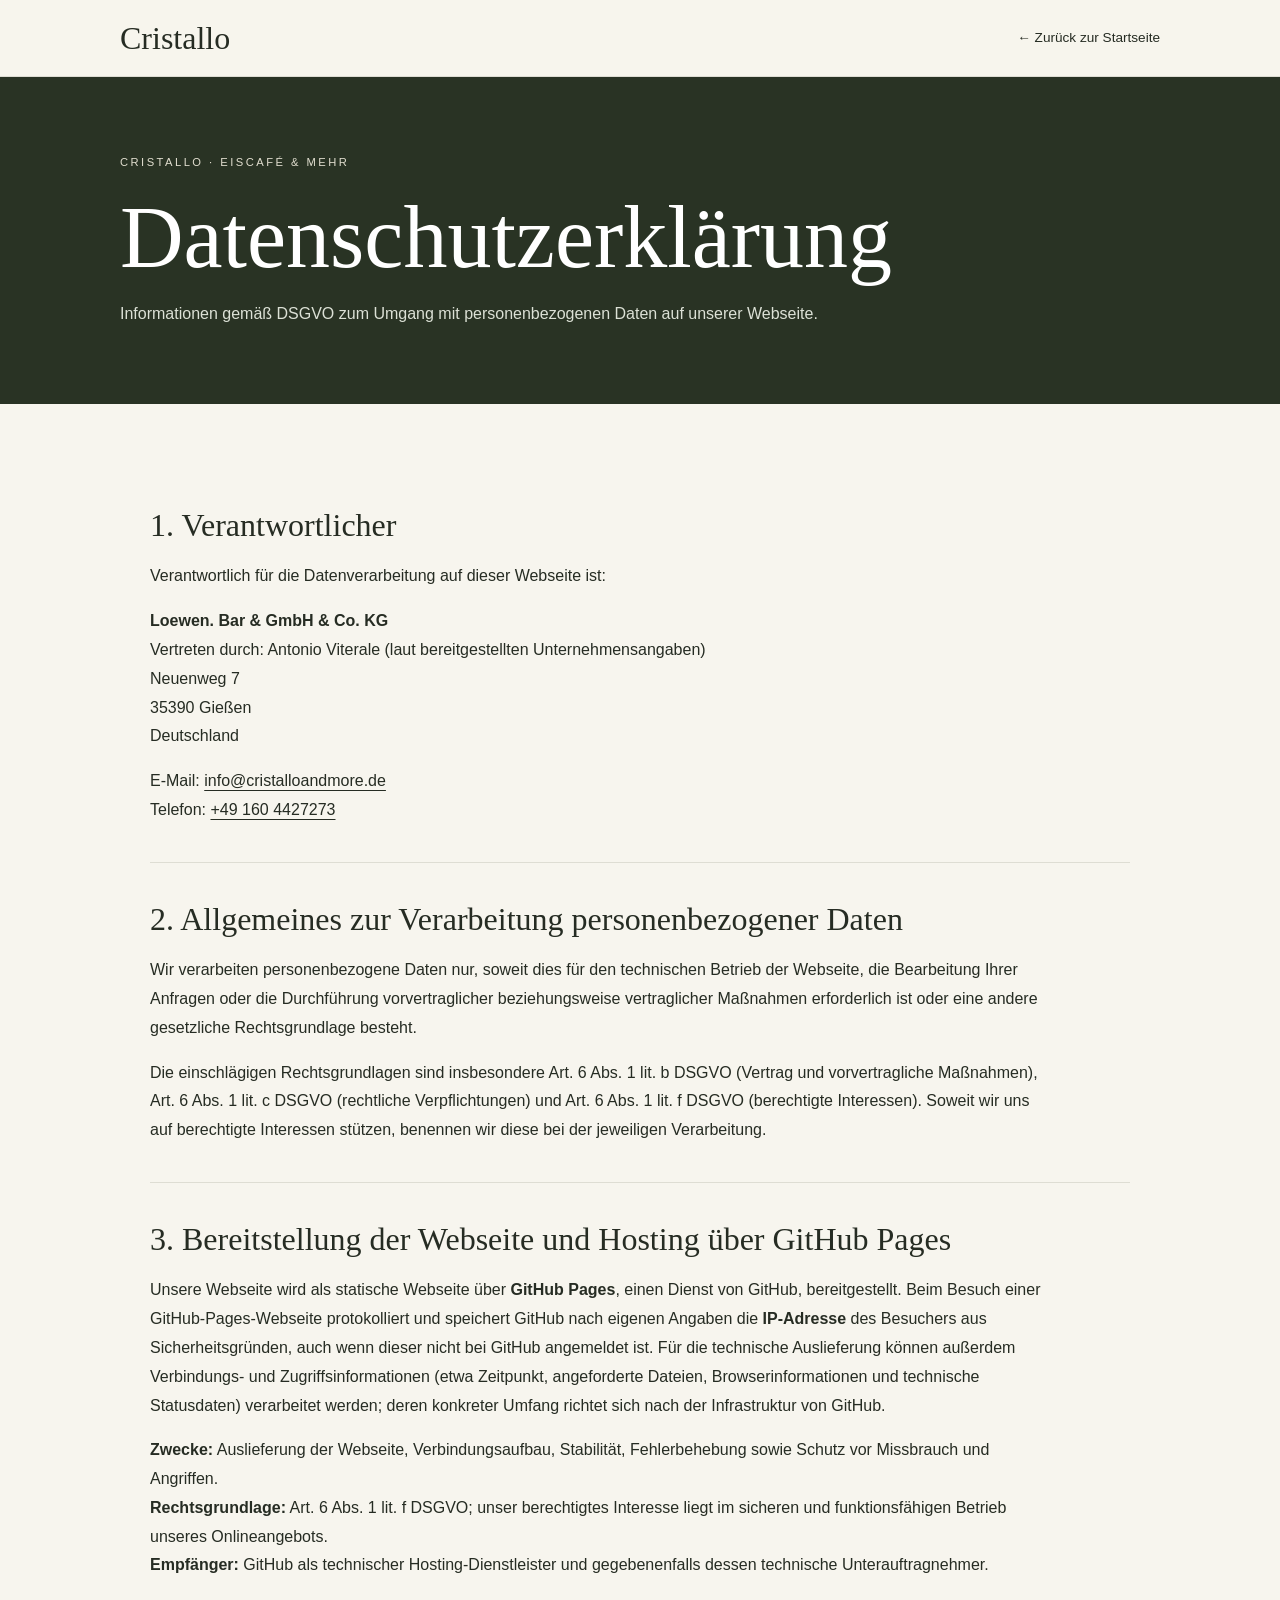
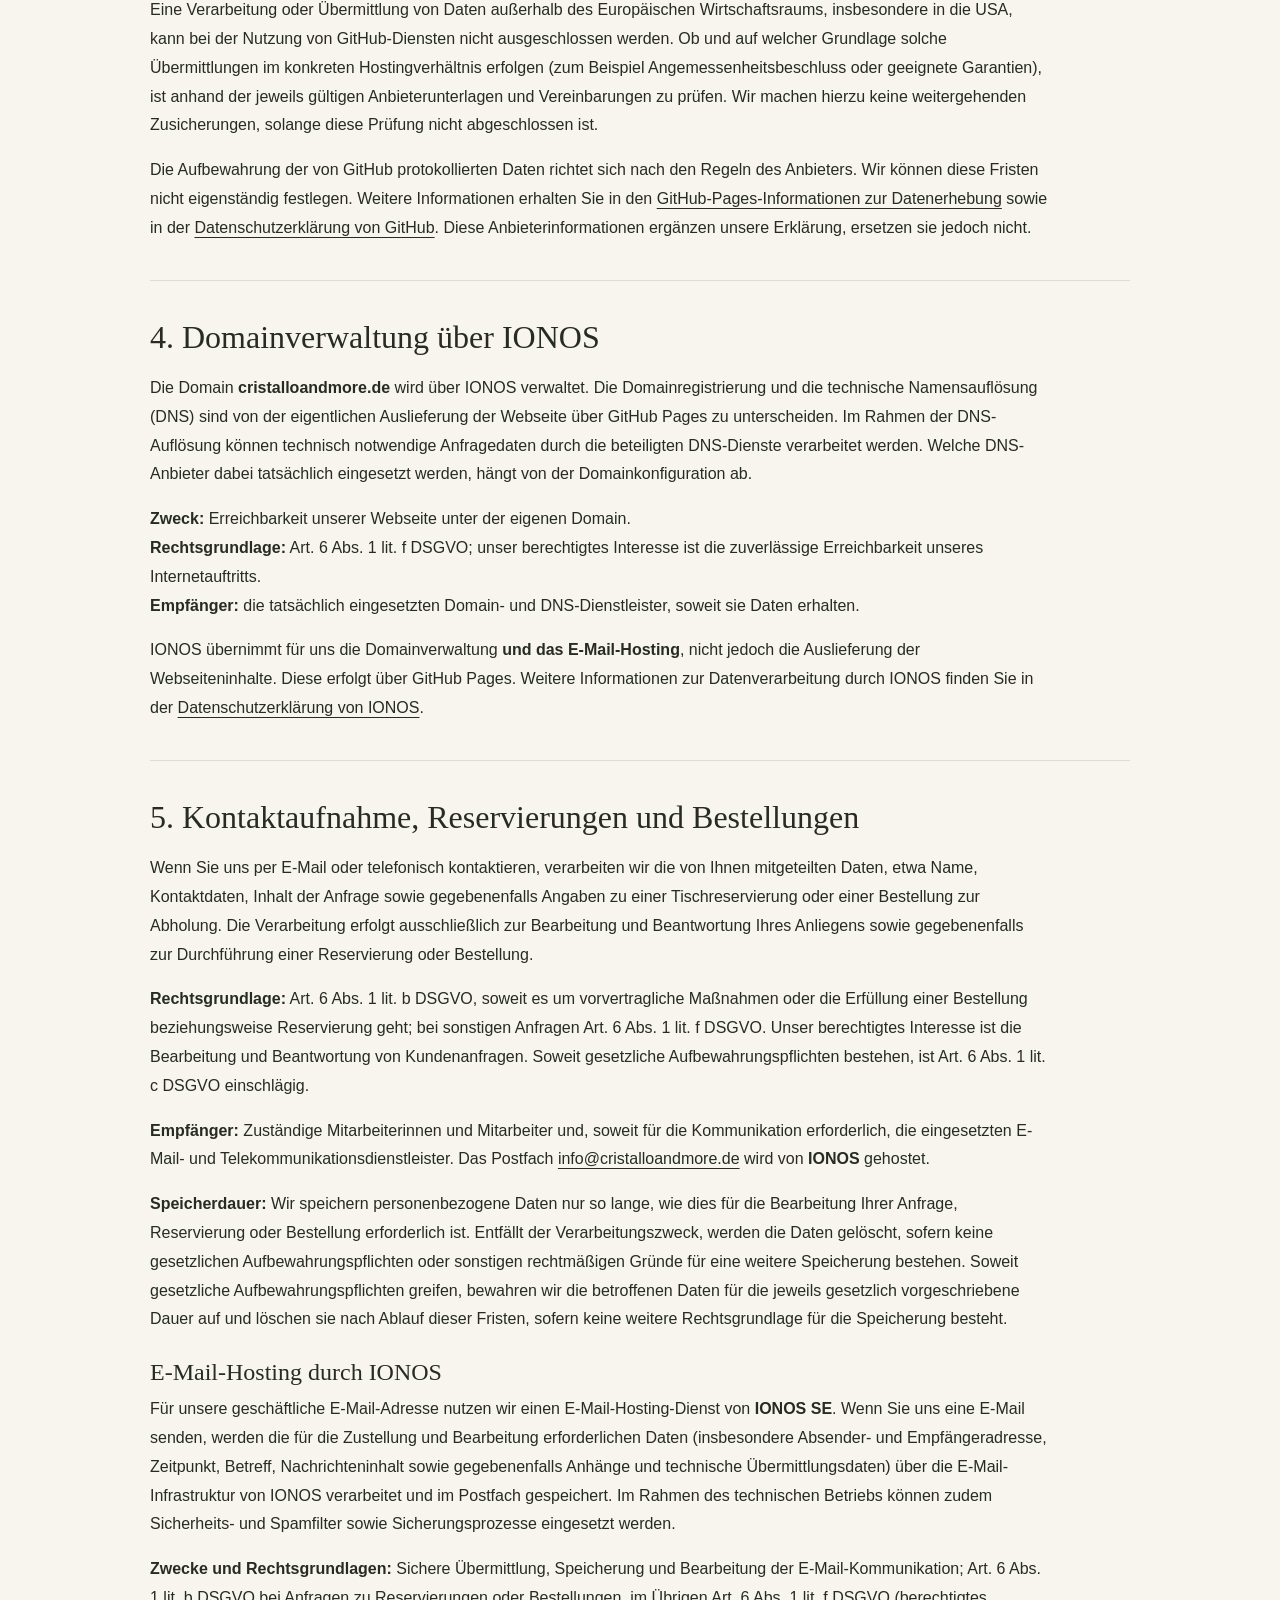
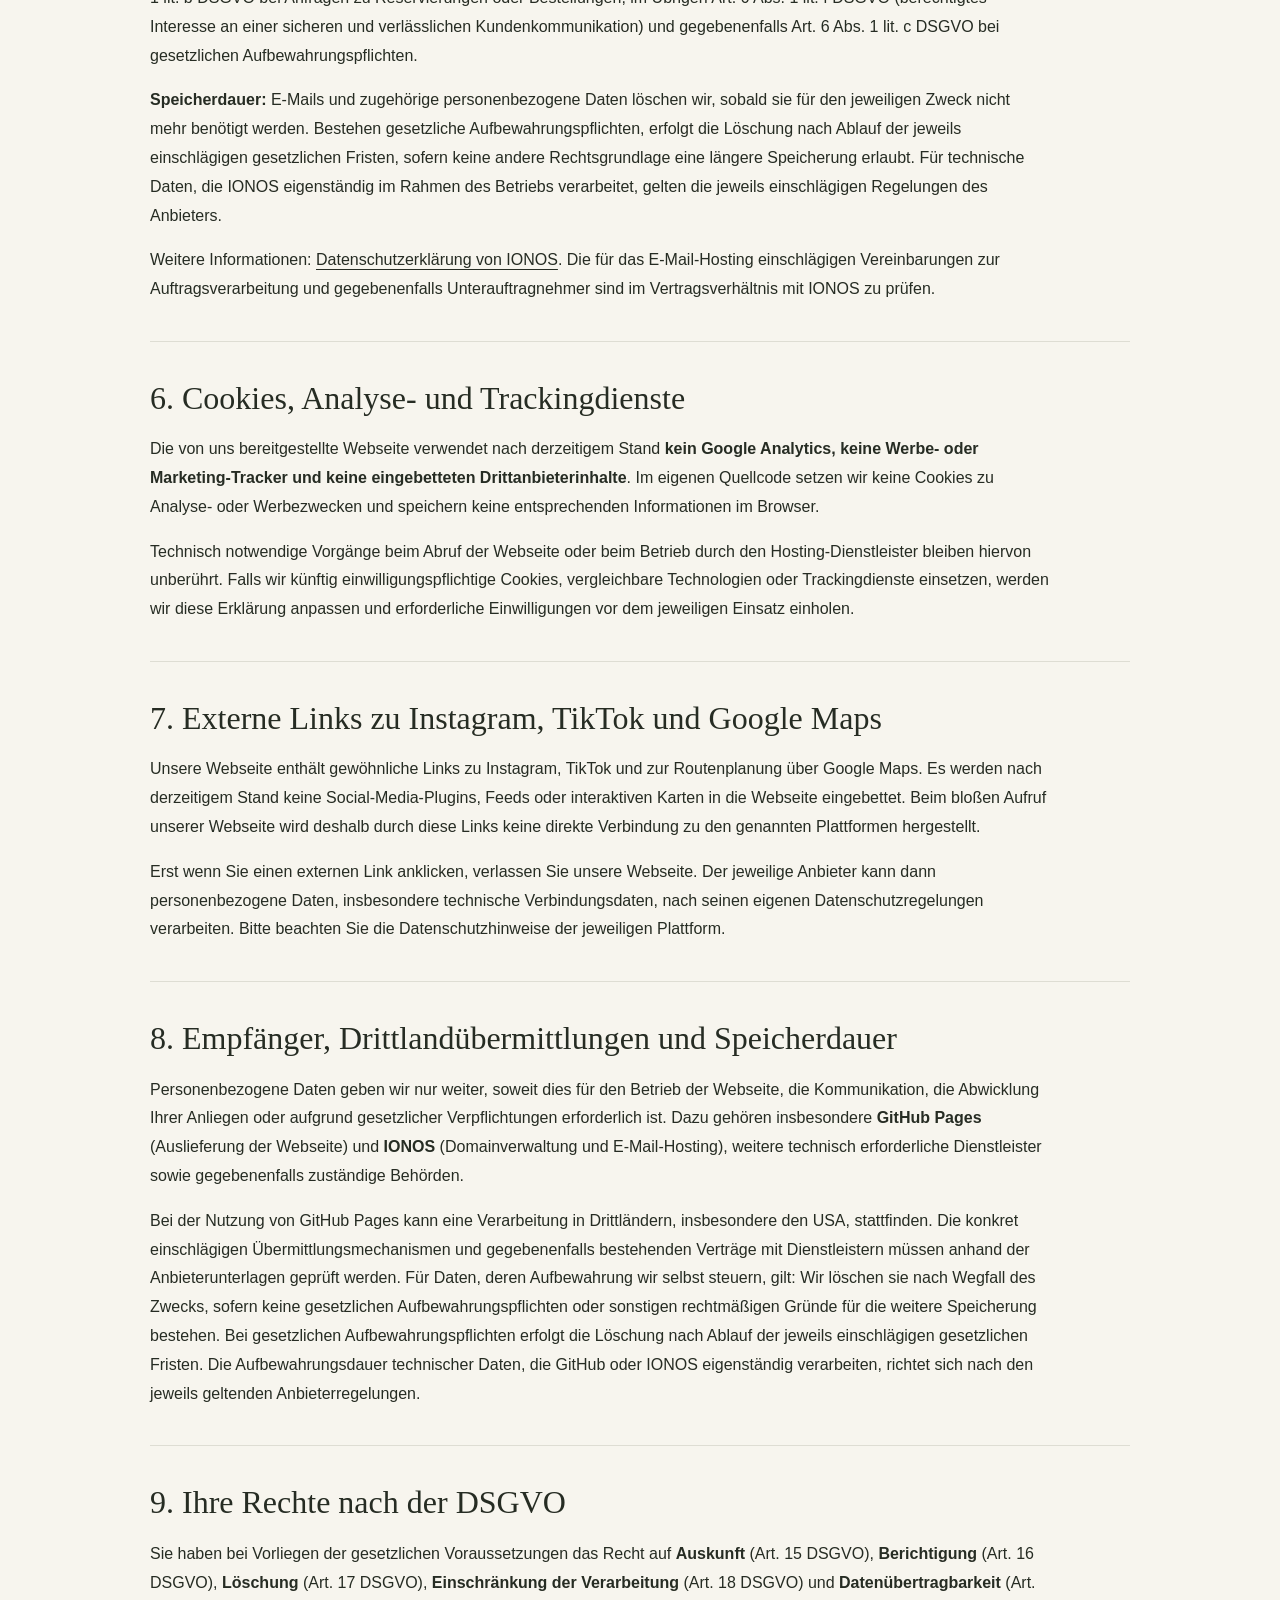
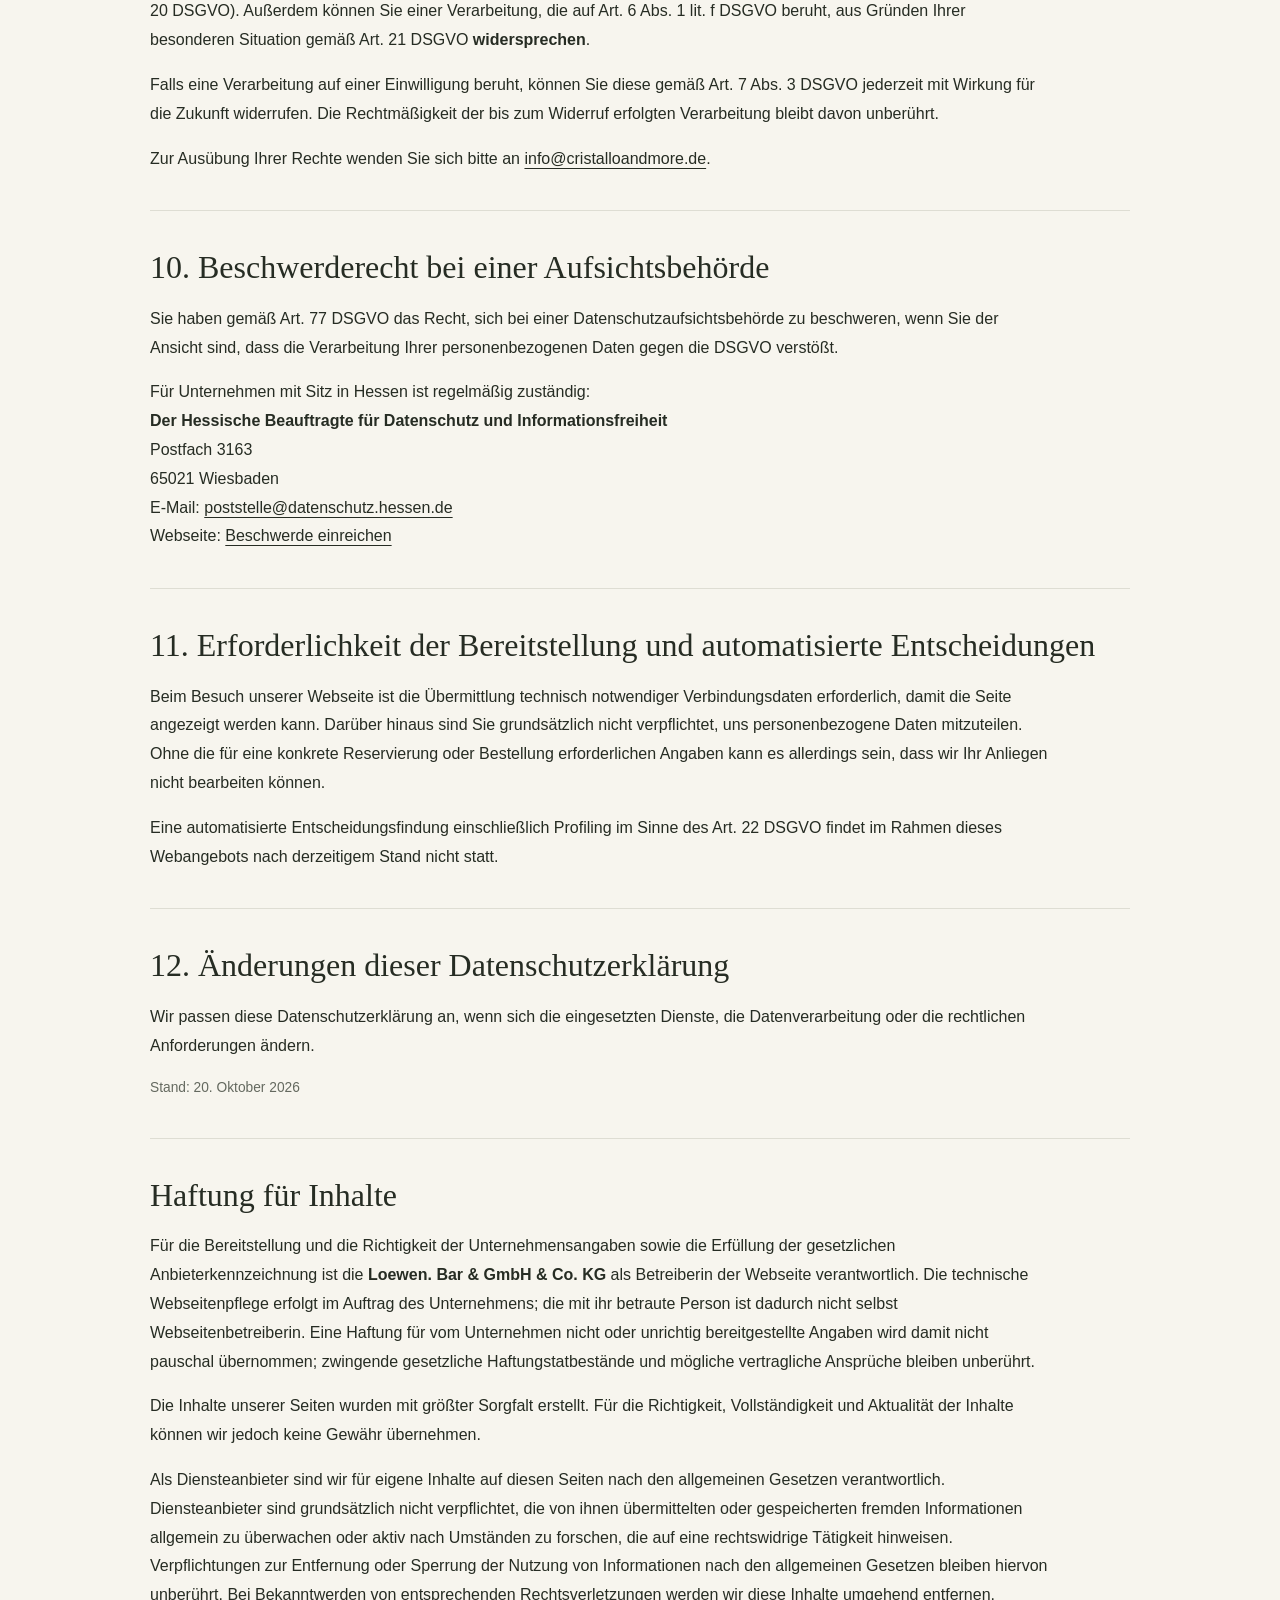
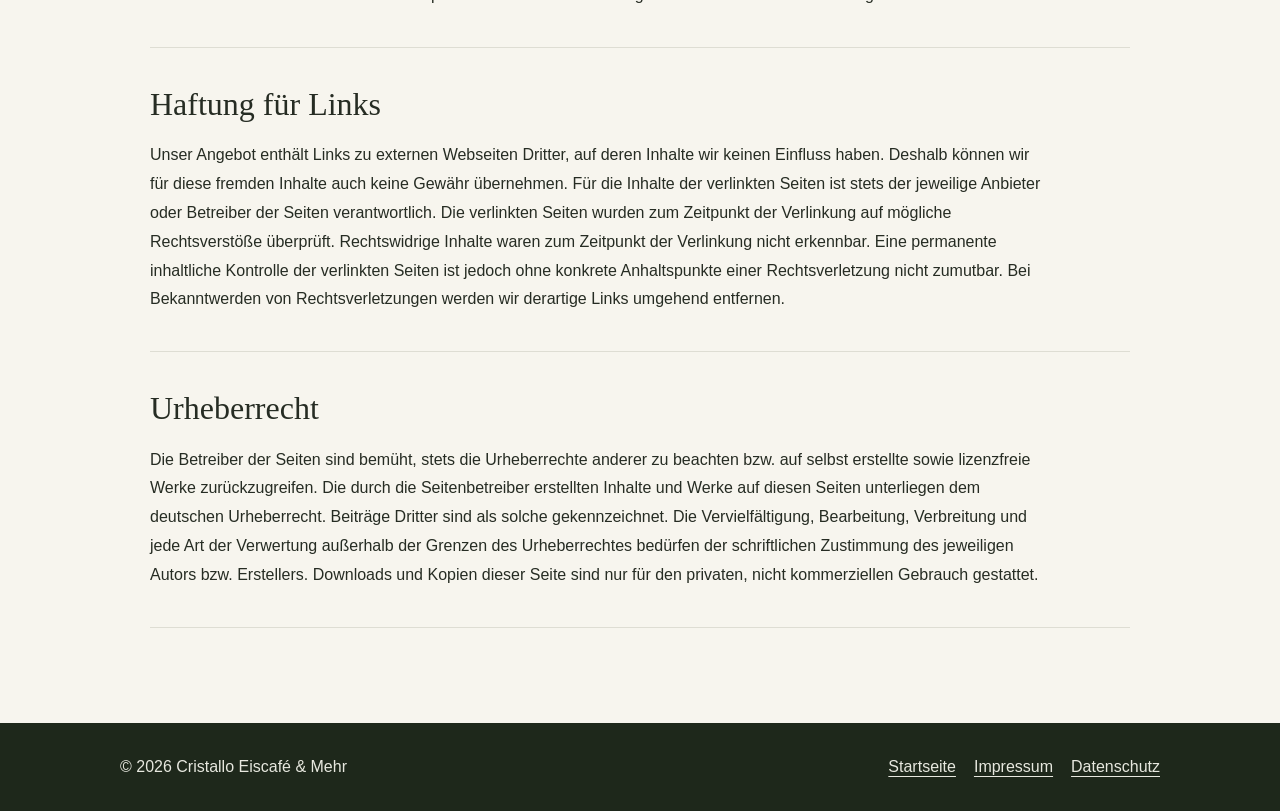
==== datenschutz.html @ f9dca08f "Add files via upload" ====
<!DOCTYPE html>

<html lang="de"><head><meta charset="utf-8"/><meta content="width=device-width,initial-scale=1" name="viewport"/><meta content="#293324" name="theme-color"/><title>Datenschutzerklärung &amp; Rechtliches | Cristallo Eiscafé &amp; Mehr</title><style>
:root{--cream:#f7f5ee;--paper:#fffdf8;--olive:#293324;--ink:#262c23;--muted:#64695f;--line:#deddd3;--font-head:'Bodoni MT','Didot','Palatino Linotype',Georgia,serif}
*{box-sizing:border-box}html{scroll-behavior:smooth}body{margin:0;background:var(--cream);color:var(--ink);font:16px/1.8 'Helvetica Neue',Arial,sans-serif;-webkit-font-smoothing:antialiased}a{color:inherit;text-underline-offset:4px}a:hover{color:#647254}.legal-header{border-bottom:1px solid var(--line);background:rgba(247,245,238,.96)}.legal-nav{max-width:1100px;margin:auto;padding:22px 30px;display:flex;align-items:center;justify-content:space-between;gap:24px}.legal-logo{font:2rem/1 var(--font-head);text-decoration:none}.back{font-size:.85rem;text-decoration:none}.legal-hero{background:var(--olive);color:white;padding:70px 30px 75px}.hero-inner{max-width:1040px;margin:auto}.kicker{font-size:.7rem;letter-spacing:.22em;text-transform:uppercase;color:#e1decf}.legal-hero h1{font:normal clamp(3.3rem,7vw,5.5rem)/1.05 var(--font-head);margin:16px 0}.legal-hero p{color:#dce1d6;max-width:720px;margin:0}.legal-main{max-width:1040px;margin:0 auto;padding:65px 30px 95px}.legal-grid{display:grid;grid-template-columns:1fr 1fr;gap:30px}.legal-card{background:var(--paper);padding:30px 35px;border:1px solid var(--line)}.legal-card h2,.legal-section h2{font:normal 2rem/1.2 var(--font-head);margin:0 0 22px}.legal-card p{margin:0 0 14px}.legal-card p:last-child{margin:0}.legal-section{padding:37px 0;border-bottom:1px solid var(--line)}.legal-section h2{margin-bottom:18px}.legal-section p{margin:0 0 16px;max-width:900px}.legal-section p:last-child{margin-bottom:0}.legal-section h3{font:normal 1.5rem var(--font-head);margin:25px 0 9px}.muted{color:var(--muted)}.legal-footer{background:#1e281b;color:#e7e8df;padding:30px}.legal-footer-inner{max-width:1040px;margin:auto;display:flex;justify-content:space-between;gap:20px;flex-wrap:wrap}.legal-footer a{margin-left:18px}.small{font-size:.86rem}.notice{border-left:3px solid var(--olive);padding:12px 18px;background:#eeeee6;color:#4e574a;font-size:.86rem}.legal-card a{overflow-wrap:anywhere}@media(max-width:700px){.legal-grid{grid-template-columns:1fr}.legal-main{padding:35px 20px 65px}.legal-card{padding:24px}.legal-hero{padding:55px 22px}.legal-nav{padding:18px 20px}.legal-section{padding:28px 0}}
</style></head>
<body><header class="legal-header"><nav class="legal-nav"><a class="legal-logo" href="index.html">Cristallo</a><a class="back" href="index.html">← Zurück zur Startseite</a></nav></header><section class="legal-hero"><div class="hero-inner"><span class="kicker">CRISTALLO · EISCAFÉ &amp; MEHR</span><h1>Datenschutzerklärung</h1><p>Informationen gemäß DSGVO zum Umgang mit personenbezogenen Daten auf unserer Webseite.</p></div></section><main class="legal-main"><section class="legal-section" id="verantwortlicher">
<h2>1. Verantwortlicher</h2>
<p>Verantwortlich für die Datenverarbeitung auf dieser Webseite ist:</p>
<p><strong>Loewen. Bar &amp; GmbH &amp; Co. KG</strong><br/>Vertreten durch: Antonio Viterale (laut bereitgestellten Unternehmensangaben)<br/>Neuenweg 7<br/>35390 Gießen<br/>Deutschland</p>
<p>E-Mail: <a href="mailto:info@cristalloandmore.de">info@cristalloandmore.de</a><br/>Telefon: <a href="tel:+491604427273">+49 160 4427273</a></p>
</section><section class="legal-section" id="allgemeines">
<h2>2. Allgemeines zur Verarbeitung personenbezogener Daten</h2>
<p>Wir verarbeiten personenbezogene Daten nur, soweit dies für den technischen Betrieb der Webseite, die Bearbeitung Ihrer Anfragen oder die Durchführung vorvertraglicher beziehungsweise vertraglicher Maßnahmen erforderlich ist oder eine andere gesetzliche Rechtsgrundlage besteht.</p>
<p>Die einschlägigen Rechtsgrundlagen sind insbesondere Art. 6 Abs. 1 lit. b DSGVO (Vertrag und vorvertragliche Maßnahmen), Art. 6 Abs. 1 lit. c DSGVO (rechtliche Verpflichtungen) und Art. 6 Abs. 1 lit. f DSGVO (berechtigte Interessen). Soweit wir uns auf berechtigte Interessen stützen, benennen wir diese bei der jeweiligen Verarbeitung.</p>
</section><section class="legal-section" id="hosting">
<h2>3. Bereitstellung der Webseite und Hosting über GitHub Pages</h2>
<p>Unsere Webseite wird als statische Webseite über <strong>GitHub Pages</strong>, einen Dienst von GitHub, bereitgestellt. Beim Besuch einer GitHub-Pages-Webseite protokolliert und speichert GitHub nach eigenen Angaben die <strong>IP-Adresse</strong> des Besuchers aus Sicherheitsgründen, auch wenn dieser nicht bei GitHub angemeldet ist. Für die technische Auslieferung können außerdem Verbindungs- und Zugriffsinformationen (etwa Zeitpunkt, angeforderte Dateien, Browserinformationen und technische Statusdaten) verarbeitet werden; deren konkreter Umfang richtet sich nach der Infrastruktur von GitHub.</p>
<p><strong>Zwecke:</strong> Auslieferung der Webseite, Verbindungsaufbau, Stabilität, Fehlerbehebung sowie Schutz vor Missbrauch und Angriffen.<br/><strong>Rechtsgrundlage:</strong> Art. 6 Abs. 1 lit. f DSGVO; unser berechtigtes Interesse liegt im sicheren und funktionsfähigen Betrieb unseres Onlineangebots.<br/><strong>Empfänger:</strong> GitHub als technischer Hosting-Dienstleister und gegebenenfalls dessen technische Unterauftragnehmer.</p>
<p>Eine Verarbeitung oder Übermittlung von Daten außerhalb des Europäischen Wirtschaftsraums, insbesondere in die USA, kann bei der Nutzung von GitHub-Diensten nicht ausgeschlossen werden. Ob und auf welcher Grundlage solche Übermittlungen im konkreten Hostingverhältnis erfolgen (zum Beispiel Angemessenheitsbeschluss oder geeignete Garantien), ist anhand der jeweils gültigen Anbieterunterlagen und Vereinbarungen zu prüfen. Wir machen hierzu keine weitergehenden Zusicherungen, solange diese Prüfung nicht abgeschlossen ist.</p>
<p>Die Aufbewahrung der von GitHub protokollierten Daten richtet sich nach den Regeln des Anbieters. Wir können diese Fristen nicht eigenständig festlegen. Weitere Informationen erhalten Sie in den <a href="https://docs.github.com/de/pages/getting-started-with-github-pages/what-is-github-pages" rel="noopener noreferrer" target="_blank">GitHub-Pages-Informationen zur Datenerhebung</a> sowie in der <a href="https://docs.github.com/de/site-policy/privacy-policies/github-general-privacy-statement" rel="noopener noreferrer" target="_blank">Datenschutzerklärung von GitHub</a>. Diese Anbieterinformationen ergänzen unsere Erklärung, ersetzen sie jedoch nicht.</p>
</section><section class="legal-section" id="domain">
<h2>4. Domainverwaltung über IONOS</h2>
<p>Die Domain <strong>cristalloandmore.de</strong> wird über IONOS verwaltet. Die Domainregistrierung und die technische Namensauflösung (DNS) sind von der eigentlichen Auslieferung der Webseite über GitHub Pages zu unterscheiden. Im Rahmen der DNS-Auflösung können technisch notwendige Anfragedaten durch die beteiligten DNS-Dienste verarbeitet werden. Welche DNS-Anbieter dabei tatsächlich eingesetzt werden, hängt von der Domainkonfiguration ab.</p>
<p><strong>Zweck:</strong> Erreichbarkeit unserer Webseite unter der eigenen Domain.<br/><strong>Rechtsgrundlage:</strong> Art. 6 Abs. 1 lit. f DSGVO; unser berechtigtes Interesse ist die zuverlässige Erreichbarkeit unseres Internetauftritts.<br/><strong>Empfänger:</strong> die tatsächlich eingesetzten Domain- und DNS-Dienstleister, soweit sie Daten erhalten.</p>
<p>IONOS übernimmt für uns die Domainverwaltung <strong>und das E-Mail-Hosting</strong>, nicht jedoch die Auslieferung der Webseiteninhalte. Diese erfolgt über GitHub Pages. Weitere Informationen zur Datenverarbeitung durch IONOS finden Sie in der <a href="https://www.ionos.de/datenschutzerklaerung" rel="noopener noreferrer" target="_blank">Datenschutzerklärung von IONOS</a>.</p>
</section><section class="legal-section" id="kontakt">
<h2>5. Kontaktaufnahme, Reservierungen und Bestellungen</h2>
<p>Wenn Sie uns per E-Mail oder telefonisch kontaktieren, verarbeiten wir die von Ihnen mitgeteilten Daten, etwa Name, Kontaktdaten, Inhalt der Anfrage sowie gegebenenfalls Angaben zu einer Tischreservierung oder einer Bestellung zur Abholung. Die Verarbeitung erfolgt ausschließlich zur Bearbeitung und Beantwortung Ihres Anliegens sowie gegebenenfalls zur Durchführung einer Reservierung oder Bestellung.</p>
<p><strong>Rechtsgrundlage:</strong> Art. 6 Abs. 1 lit. b DSGVO, soweit es um vorvertragliche Maßnahmen oder die Erfüllung einer Bestellung beziehungsweise Reservierung geht; bei sonstigen Anfragen Art. 6 Abs. 1 lit. f DSGVO. Unser berechtigtes Interesse ist die Bearbeitung und Beantwortung von Kundenanfragen. Soweit gesetzliche Aufbewahrungspflichten bestehen, ist Art. 6 Abs. 1 lit. c DSGVO einschlägig.</p>
<p><strong>Empfänger:</strong> Zuständige Mitarbeiterinnen und Mitarbeiter und, soweit für die Kommunikation erforderlich, die eingesetzten E-Mail- und Telekommunikationsdienstleister. Das Postfach <a href="mailto:info@cristalloandmore.de">info@cristalloandmore.de</a> wird von <strong>IONOS</strong> gehostet.</p>
<p><strong>Speicherdauer:</strong> Wir speichern personenbezogene Daten nur so lange, wie dies für die Bearbeitung Ihrer Anfrage, Reservierung oder Bestellung erforderlich ist. Entfällt der Verarbeitungszweck, werden die Daten gelöscht, sofern keine gesetzlichen Aufbewahrungspflichten oder sonstigen rechtmäßigen Gründe für eine weitere Speicherung bestehen. Soweit gesetzliche Aufbewahrungspflichten greifen, bewahren wir die betroffenen Daten für die jeweils gesetzlich vorgeschriebene Dauer auf und löschen sie nach Ablauf dieser Fristen, sofern keine weitere Rechtsgrundlage für die Speicherung besteht.</p>
<h3>E-Mail-Hosting durch IONOS</h3>
<p>Für unsere geschäftliche E-Mail-Adresse nutzen wir einen E-Mail-Hosting-Dienst von <strong>IONOS SE</strong>. Wenn Sie uns eine E-Mail senden, werden die für die Zustellung und Bearbeitung erforderlichen Daten (insbesondere Absender- und Empfängeradresse, Zeitpunkt, Betreff, Nachrichteninhalt sowie gegebenenfalls Anhänge und technische Übermittlungsdaten) über die E-Mail-Infrastruktur von IONOS verarbeitet und im Postfach gespeichert. Im Rahmen des technischen Betriebs können zudem Sicherheits- und Spamfilter sowie Sicherungsprozesse eingesetzt werden.</p>
<p><strong>Zwecke und Rechtsgrundlagen:</strong> Sichere Übermittlung, Speicherung und Bearbeitung der E-Mail-Kommunikation; Art. 6 Abs. 1 lit. b DSGVO bei Anfragen zu Reservierungen oder Bestellungen, im Übrigen Art. 6 Abs. 1 lit. f DSGVO (berechtigtes Interesse an einer sicheren und verlässlichen Kundenkommunikation) und gegebenenfalls Art. 6 Abs. 1 lit. c DSGVO bei gesetzlichen Aufbewahrungspflichten.</p>
<p><strong>Speicherdauer:</strong> E-Mails und zugehörige personenbezogene Daten löschen wir, sobald sie für den jeweiligen Zweck nicht mehr benötigt werden. Bestehen gesetzliche Aufbewahrungspflichten, erfolgt die Löschung nach Ablauf der jeweils einschlägigen gesetzlichen Fristen, sofern keine andere Rechtsgrundlage eine längere Speicherung erlaubt. Für technische Daten, die IONOS eigenständig im Rahmen des Betriebs verarbeitet, gelten die jeweils einschlägigen Regelungen des Anbieters.</p>
<p>Weitere Informationen: <a href="https://www.ionos.de/datenschutzerklaerung" rel="noopener noreferrer" target="_blank">Datenschutzerklärung von IONOS</a>. Die für das E-Mail-Hosting einschlägigen Vereinbarungen zur Auftragsverarbeitung und gegebenenfalls Unterauftragnehmer sind im Vertragsverhältnis mit IONOS zu prüfen.</p></section><section class="legal-section" id="cookies">
<h2>6. Cookies, Analyse- und Trackingdienste</h2>
<p>Die von uns bereitgestellte Webseite verwendet nach derzeitigem Stand <strong>kein Google Analytics, keine Werbe- oder Marketing-Tracker und keine eingebetteten Drittanbieterinhalte</strong>. Im eigenen Quellcode setzen wir keine Cookies zu Analyse- oder Werbezwecken und speichern keine entsprechenden Informationen im Browser.</p>
<p>Technisch notwendige Vorgänge beim Abruf der Webseite oder beim Betrieb durch den Hosting-Dienstleister bleiben hiervon unberührt. Falls wir künftig einwilligungspflichtige Cookies, vergleichbare Technologien oder Trackingdienste einsetzen, werden wir diese Erklärung anpassen und erforderliche Einwilligungen vor dem jeweiligen Einsatz einholen.</p>
</section><section class="legal-section" id="externe-links">
<h2>7. Externe Links zu Instagram, TikTok und Google Maps</h2>
<p>Unsere Webseite enthält gewöhnliche Links zu Instagram, TikTok und zur Routenplanung über Google Maps. Es werden nach derzeitigem Stand keine Social-Media-Plugins, Feeds oder interaktiven Karten in die Webseite eingebettet. Beim bloßen Aufruf unserer Webseite wird deshalb durch diese Links keine direkte Verbindung zu den genannten Plattformen hergestellt.</p>
<p>Erst wenn Sie einen externen Link anklicken, verlassen Sie unsere Webseite. Der jeweilige Anbieter kann dann personenbezogene Daten, insbesondere technische Verbindungsdaten, nach seinen eigenen Datenschutzregelungen verarbeiten. Bitte beachten Sie die Datenschutzhinweise der jeweiligen Plattform.</p>
</section><section class="legal-section" id="empfaenger">
<h2>8. Empfänger, Drittlandübermittlungen und Speicherdauer</h2>
<p>Personenbezogene Daten geben wir nur weiter, soweit dies für den Betrieb der Webseite, die Kommunikation, die Abwicklung Ihrer Anliegen oder aufgrund gesetzlicher Verpflichtungen erforderlich ist. Dazu gehören insbesondere <strong>GitHub Pages</strong> (Auslieferung der Webseite) und <strong>IONOS</strong> (Domainverwaltung und E-Mail-Hosting), weitere technisch erforderliche Dienstleister sowie gegebenenfalls zuständige Behörden.</p>
<p>Bei der Nutzung von GitHub Pages kann eine Verarbeitung in Drittländern, insbesondere den USA, stattfinden. Die konkret einschlägigen Übermittlungsmechanismen und gegebenenfalls bestehenden Verträge mit Dienstleistern müssen anhand der Anbieterunterlagen geprüft werden. Für Daten, deren Aufbewahrung wir selbst steuern, gilt: Wir löschen sie nach Wegfall des Zwecks, sofern keine gesetzlichen Aufbewahrungspflichten oder sonstigen rechtmäßigen Gründe für die weitere Speicherung bestehen. Bei gesetzlichen Aufbewahrungspflichten erfolgt die Löschung nach Ablauf der jeweils einschlägigen gesetzlichen Fristen. Die Aufbewahrungsdauer technischer Daten, die GitHub oder IONOS eigenständig verarbeiten, richtet sich nach den jeweils geltenden Anbieterregelungen.</p>
</section><section class="legal-section" id="rechte">
<h2>9. Ihre Rechte nach der DSGVO</h2>
<p>Sie haben bei Vorliegen der gesetzlichen Voraussetzungen das Recht auf <strong>Auskunft</strong> (Art. 15 DSGVO), <strong>Berichtigung</strong> (Art. 16 DSGVO), <strong>Löschung</strong> (Art. 17 DSGVO), <strong>Einschränkung der Verarbeitung</strong> (Art. 18 DSGVO) und <strong>Datenübertragbarkeit</strong> (Art. 20 DSGVO). Außerdem können Sie einer Verarbeitung, die auf Art. 6 Abs. 1 lit. f DSGVO beruht, aus Gründen Ihrer besonderen Situation gemäß Art. 21 DSGVO <strong>widersprechen</strong>.</p>
<p>Falls eine Verarbeitung auf einer Einwilligung beruht, können Sie diese gemäß Art. 7 Abs. 3 DSGVO jederzeit mit Wirkung für die Zukunft widerrufen. Die Rechtmäßigkeit der bis zum Widerruf erfolgten Verarbeitung bleibt davon unberührt.</p>
<p>Zur Ausübung Ihrer Rechte wenden Sie sich bitte an <a href="mailto:info@cristalloandmore.de">info@cristalloandmore.de</a>.</p>
</section><section class="legal-section" id="beschwerde">
<h2>10. Beschwerderecht bei einer Aufsichtsbehörde</h2>
<p>Sie haben gemäß Art. 77 DSGVO das Recht, sich bei einer Datenschutzaufsichtsbehörde zu beschweren, wenn Sie der Ansicht sind, dass die Verarbeitung Ihrer personenbezogenen Daten gegen die DSGVO verstößt.</p>
<p>Für Unternehmen mit Sitz in Hessen ist regelmäßig zuständig:<br/><strong>Der Hessische Beauftragte für Datenschutz und Informationsfreiheit</strong><br/>Postfach 3163<br/>65021 Wiesbaden<br/>E-Mail: <a href="mailto:poststelle@datenschutz.hessen.de">poststelle@datenschutz.hessen.de</a><br/>Webseite: <a href="https://datenschutz.hessen.de/service/beschwerde-uebermitteln" rel="noopener noreferrer" target="_blank">Beschwerde einreichen</a></p>
</section><section class="legal-section" id="bereitstellung">
<h2>11. Erforderlichkeit der Bereitstellung und automatisierte Entscheidungen</h2>
<p>Beim Besuch unserer Webseite ist die Übermittlung technisch notwendiger Verbindungsdaten erforderlich, damit die Seite angezeigt werden kann. Darüber hinaus sind Sie grundsätzlich nicht verpflichtet, uns personenbezogene Daten mitzuteilen. Ohne die für eine konkrete Reservierung oder Bestellung erforderlichen Angaben kann es allerdings sein, dass wir Ihr Anliegen nicht bearbeiten können.</p>
<p>Eine automatisierte Entscheidungsfindung einschließlich Profiling im Sinne des Art. 22 DSGVO findet im Rahmen dieses Webangebots nach derzeitigem Stand nicht statt.</p>
</section><section class="legal-section" id="aenderungen">
<h2>12. Änderungen dieser Datenschutzerklärung</h2>
<p>Wir passen diese Datenschutzerklärung an, wenn sich die eingesetzten Dienste, die Datenverarbeitung oder die rechtlichen Anforderungen ändern.</p>
<p class="muted small">Stand: 20. Oktober 2026</p>
</section>
<section class="legal-section"><h2>Haftung für Inhalte</h2>
<p>Für die Bereitstellung und die Richtigkeit der Unternehmensangaben sowie die Erfüllung der gesetzlichen Anbieterkennzeichnung ist die <strong>Loewen. Bar &amp; GmbH &amp; Co. KG</strong> als Betreiberin der Webseite verantwortlich. Die technische Webseitenpflege erfolgt im Auftrag des Unternehmens; die mit ihr betraute Person ist dadurch nicht selbst Webseitenbetreiberin. Eine Haftung für vom Unternehmen nicht oder unrichtig bereitgestellte Angaben wird damit nicht pauschal übernommen; zwingende gesetzliche Haftungstatbestände und mögliche vertragliche Ansprüche bleiben unberührt.</p><p>Die Inhalte unserer Seiten wurden mit größter Sorgfalt erstellt. Für die Richtigkeit, Vollständigkeit und Aktualität der Inhalte können wir jedoch keine Gewähr übernehmen.</p>
<p>Als Diensteanbieter sind wir für eigene Inhalte auf diesen Seiten nach den allgemeinen Gesetzen verantwortlich. Diensteanbieter sind grundsätzlich nicht verpflichtet, die von ihnen übermittelten oder gespeicherten fremden Informationen allgemein zu überwachen oder aktiv nach Umständen zu forschen, die auf eine rechtswidrige Tätigkeit hinweisen. Verpflichtungen zur Entfernung oder Sperrung der Nutzung von Informationen nach den allgemeinen Gesetzen bleiben hiervon unberührt. Bei Bekanntwerden von entsprechenden Rechtsverletzungen werden wir diese Inhalte umgehend entfernen.</p></section>
<section class="legal-section"><h2>Haftung für Links</h2><p>Unser Angebot enthält Links zu externen Webseiten Dritter, auf deren Inhalte wir keinen Einfluss haben. Deshalb können wir für diese fremden Inhalte auch keine Gewähr übernehmen. Für die Inhalte der verlinkten Seiten ist stets der jeweilige Anbieter oder Betreiber der Seiten verantwortlich. Die verlinkten Seiten wurden zum Zeitpunkt der Verlinkung auf mögliche Rechtsverstöße überprüft. Rechtswidrige Inhalte waren zum Zeitpunkt der Verlinkung nicht erkennbar. Eine permanente inhaltliche Kontrolle der verlinkten Seiten ist jedoch ohne konkrete Anhaltspunkte einer Rechtsverletzung nicht zumutbar. Bei Bekanntwerden von Rechtsverletzungen werden wir derartige Links umgehend entfernen.</p></section>
<section class="legal-section"><h2>Urheberrecht</h2><p>Die Betreiber der Seiten sind bemüht, stets die Urheberrechte anderer zu beachten bzw. auf selbst erstellte sowie lizenzfreie Werke zurückzugreifen. Die durch die Seitenbetreiber erstellten Inhalte und Werke auf diesen Seiten unterliegen dem deutschen Urheberrecht. Beiträge Dritter sind als solche gekennzeichnet. Die Vervielfältigung, Bearbeitung, Verbreitung und jede Art der Verwertung außerhalb der Grenzen des Urheberrechtes bedürfen der schriftlichen Zustimmung des jeweiligen Autors bzw. Erstellers. Downloads und Kopien dieser Seite sind nur für den privaten, nicht kommerziellen Gebrauch gestattet.</p></section></main><footer class="legal-footer"><div class="legal-footer-inner"><span>© 2026 Cristallo Eiscafé &amp; Mehr</span><span><a href="index.html">Startseite</a><a href="impressum.html">Impressum</a><a href="datenschutz.html">Datenschutz</a></span></div></footer></body></html>
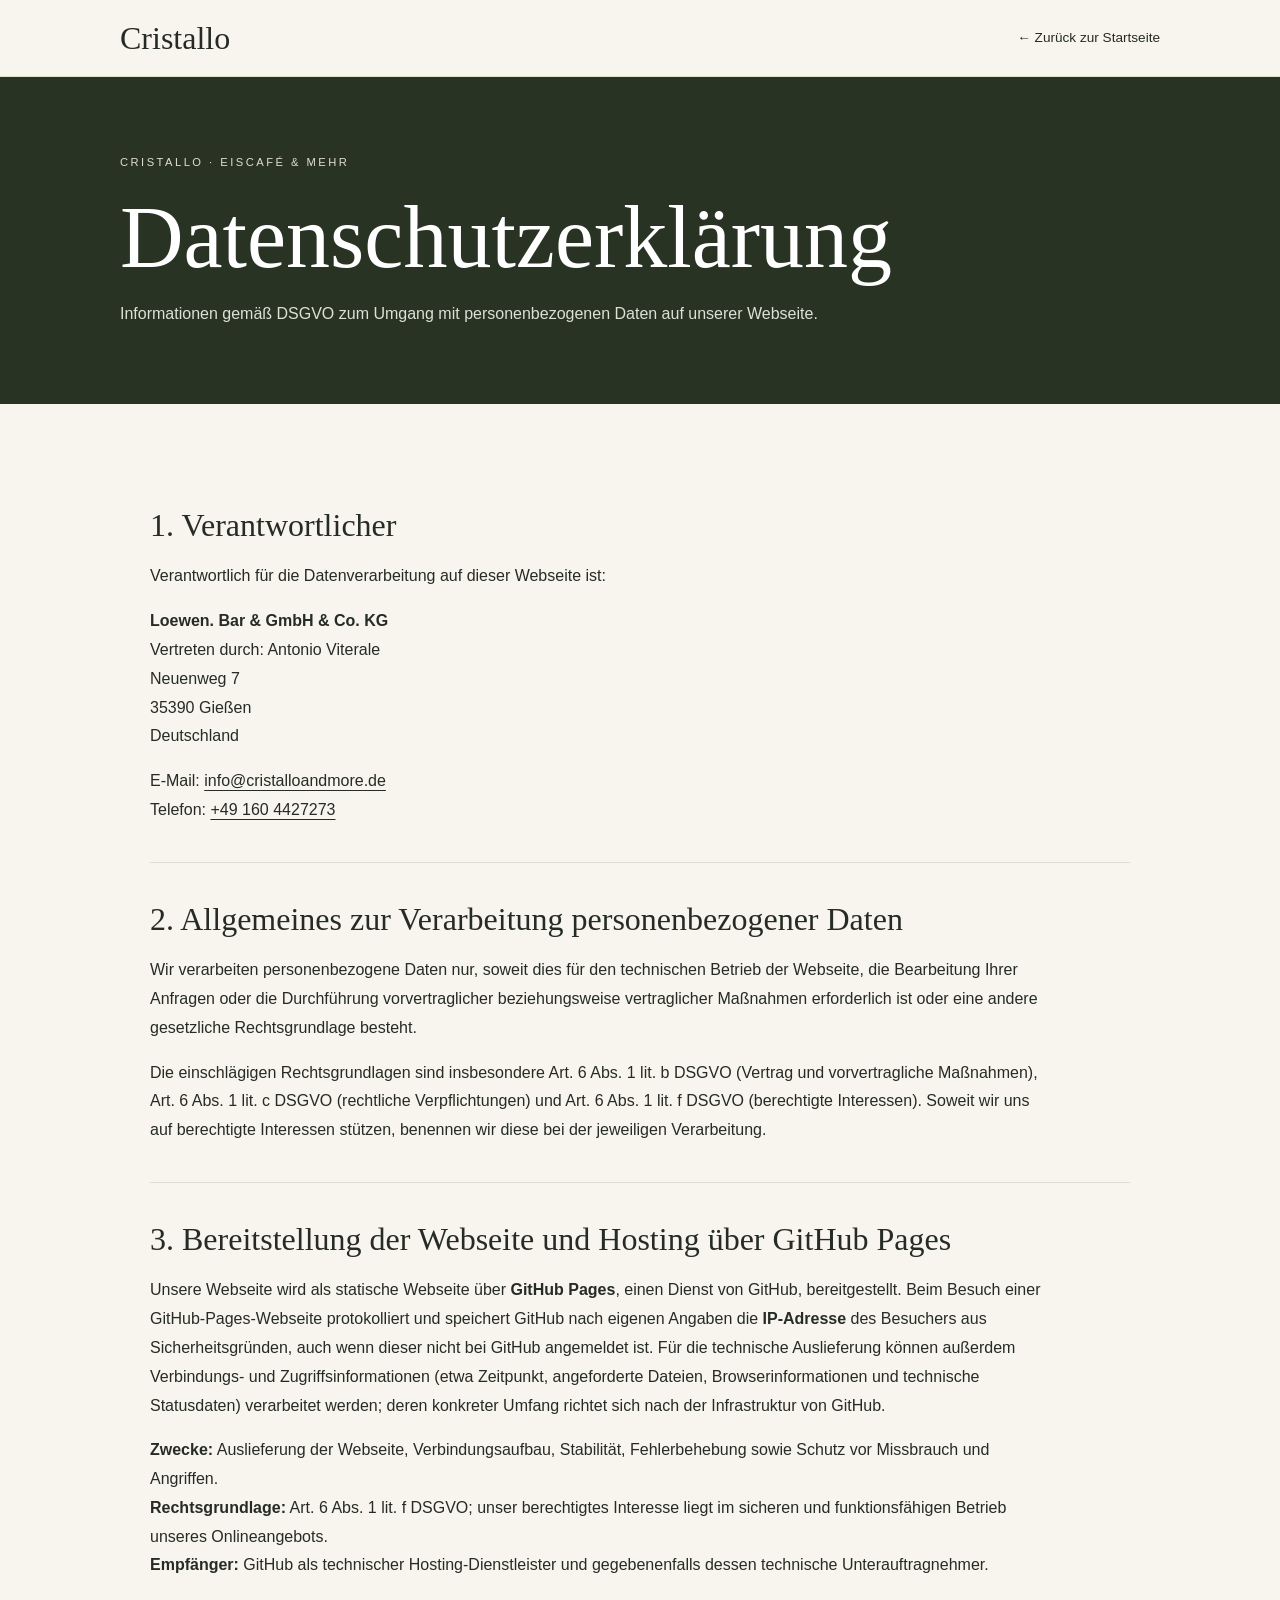
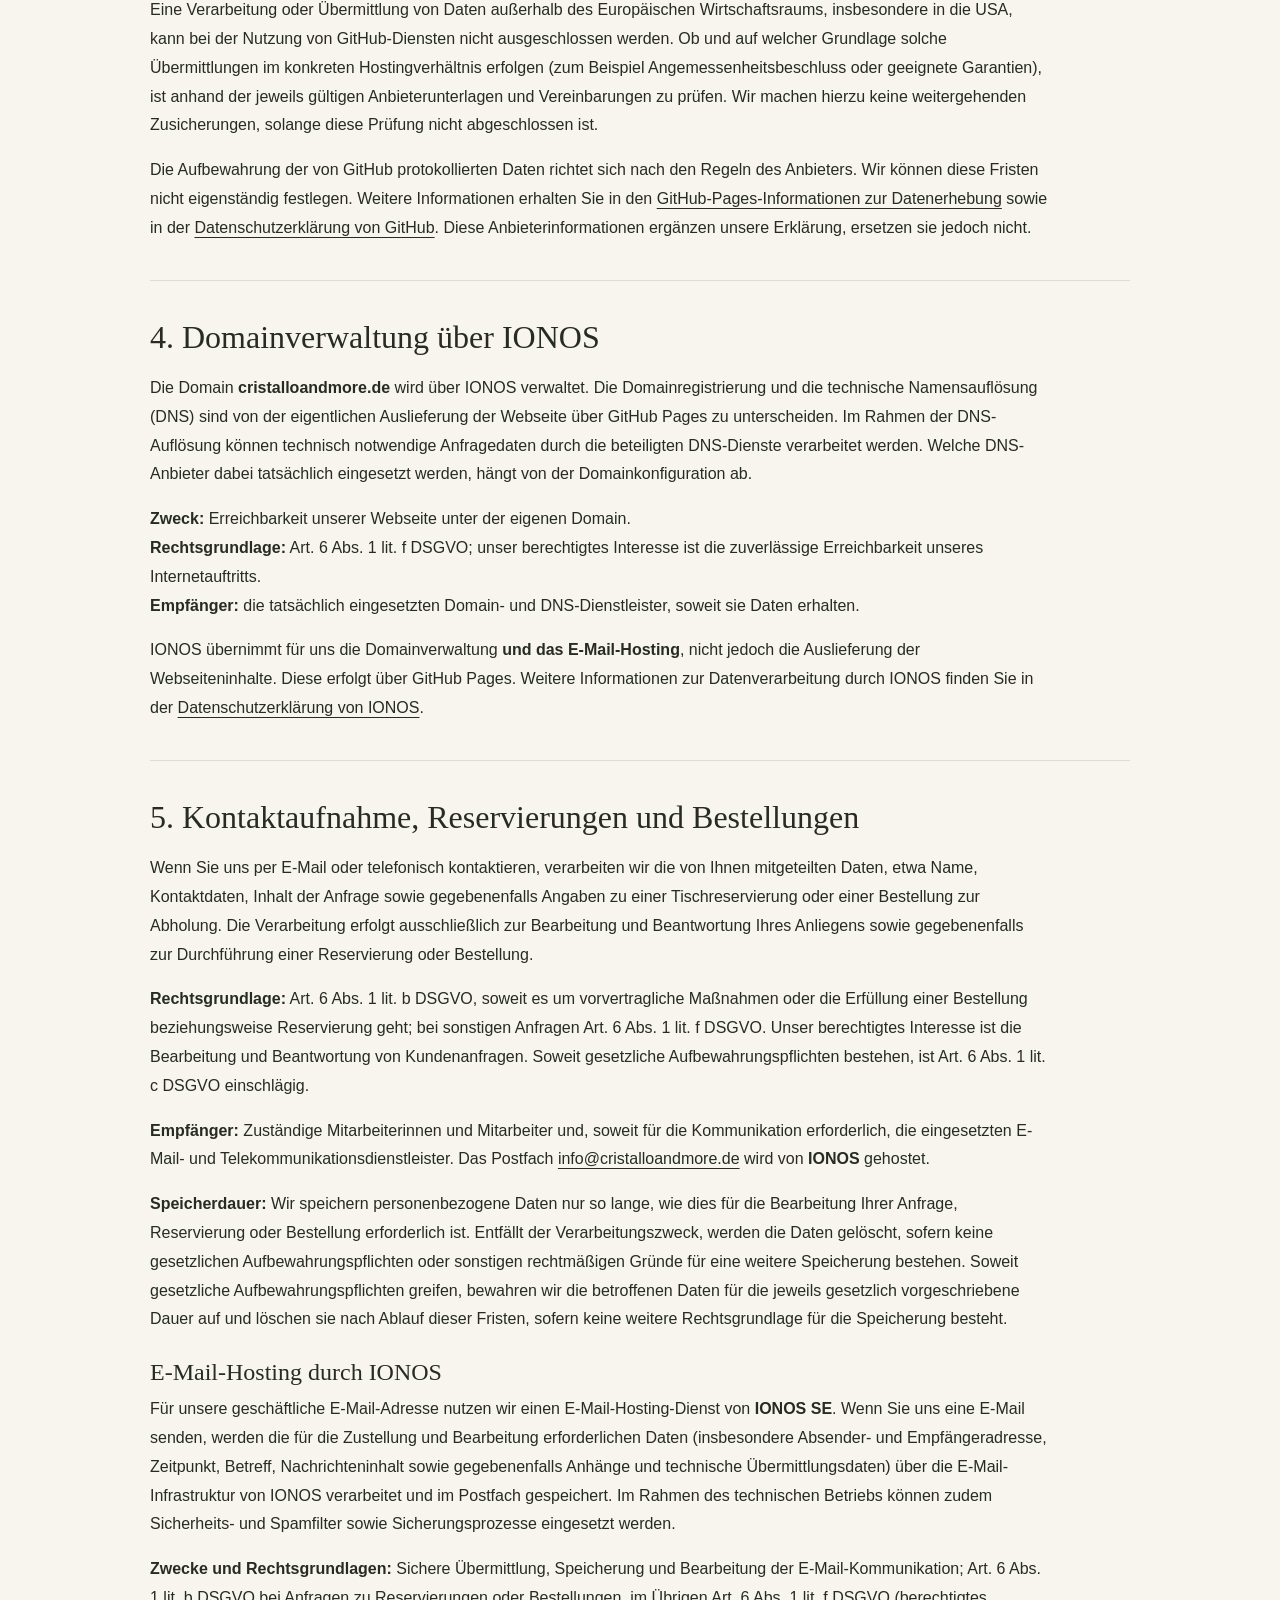
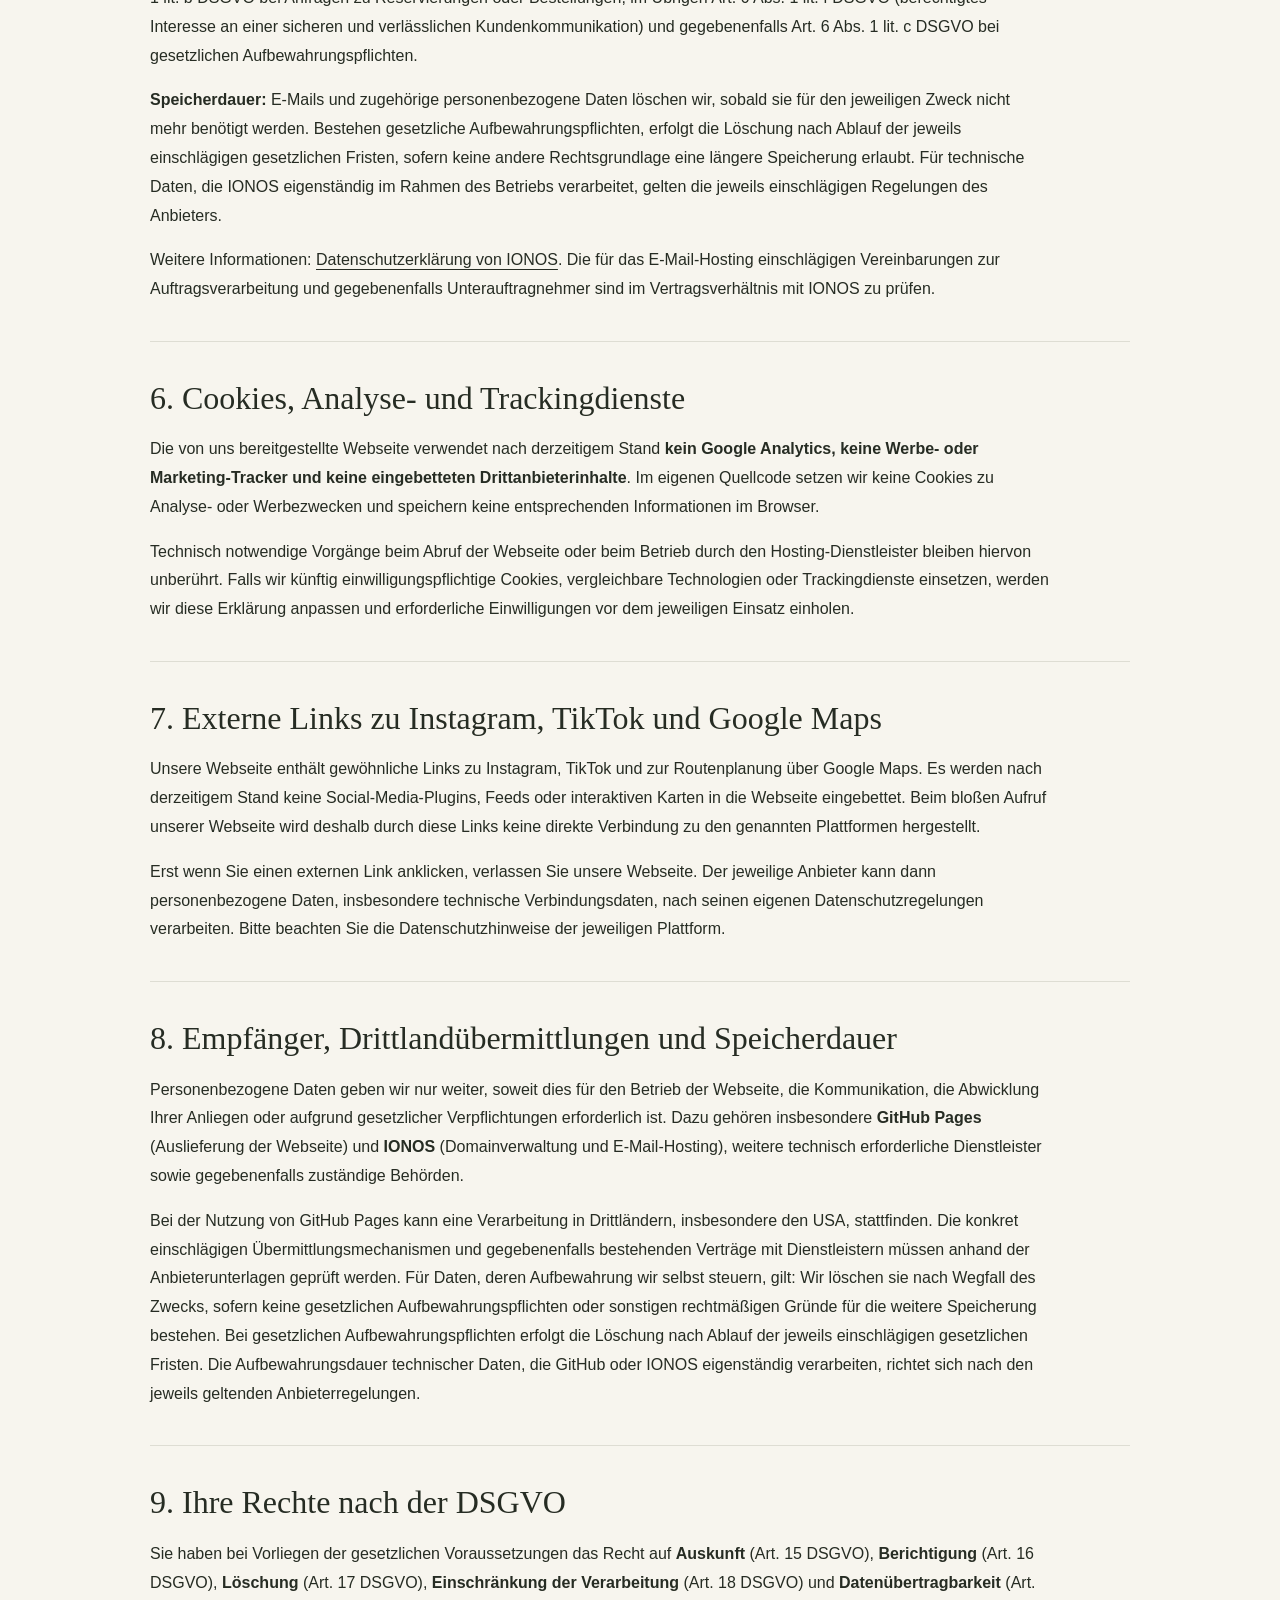
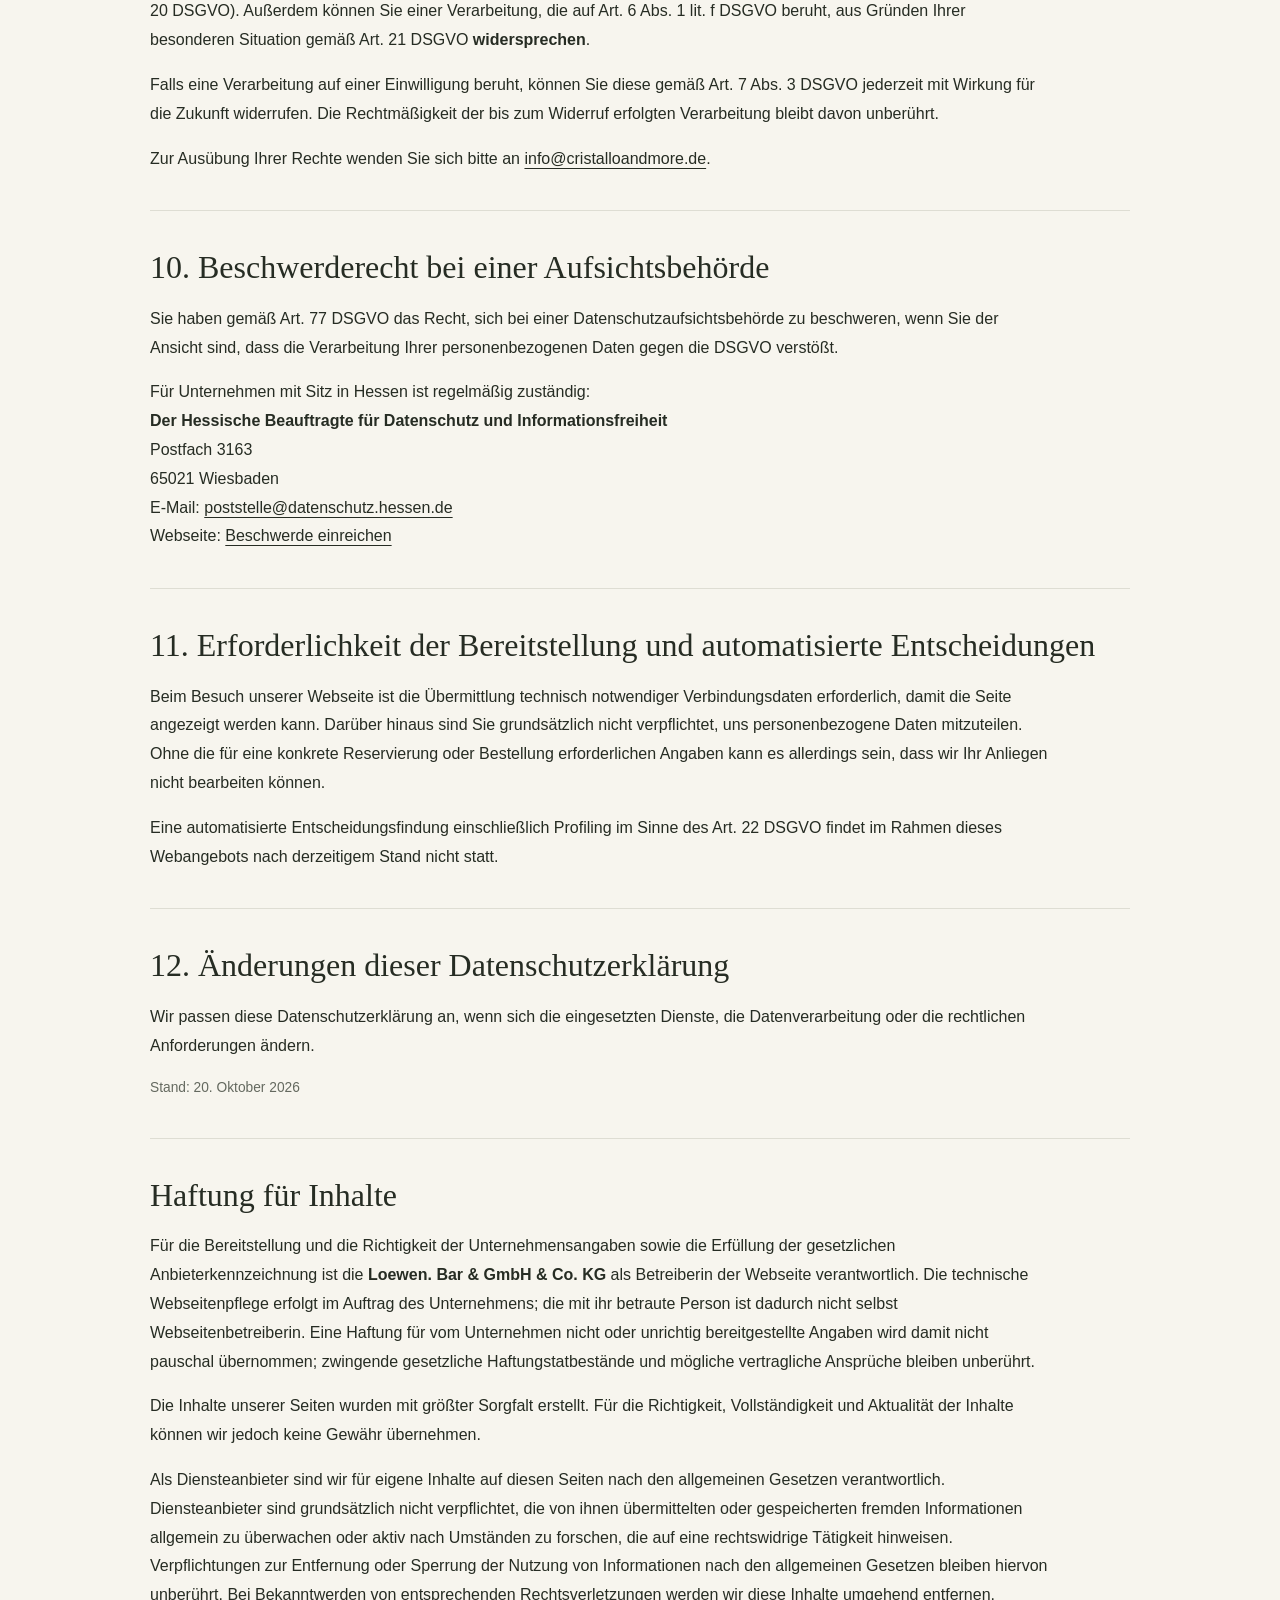
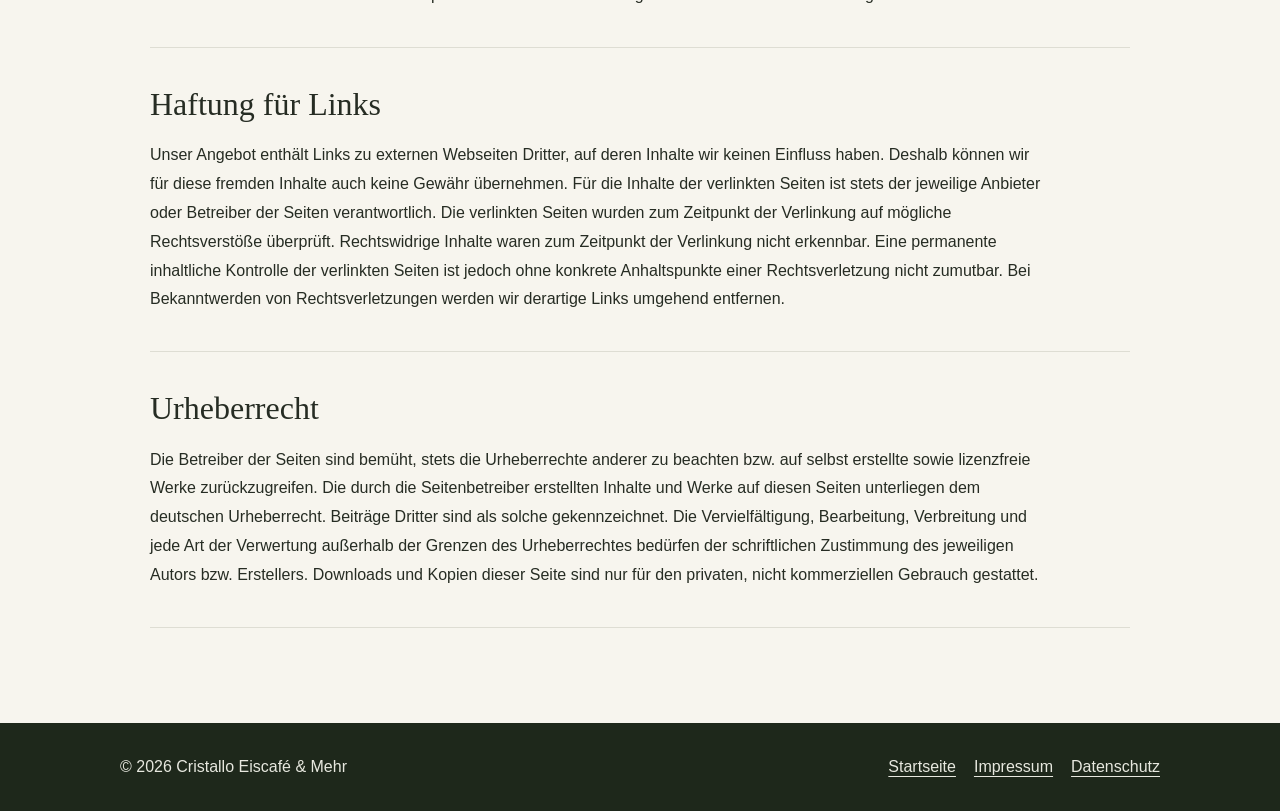
==== commit 2939c9db: "Update datenschutz.html" ====
--- a/datenschutz.html
+++ b/datenschutz.html
@@ -7,7 +7,7 @@
 <body><header class="legal-header"><nav class="legal-nav"><a class="legal-logo" href="index.html">Cristallo</a><a class="back" href="index.html">← Zurück zur Startseite</a></nav></header><section class="legal-hero"><div class="hero-inner"><span class="kicker">CRISTALLO · EISCAFÉ &amp; MEHR</span><h1>Datenschutzerklärung</h1><p>Informationen gemäß DSGVO zum Umgang mit personenbezogenen Daten auf unserer Webseite.</p></div></section><main class="legal-main"><section class="legal-section" id="verantwortlicher">
 <h2>1. Verantwortlicher</h2>
 <p>Verantwortlich für die Datenverarbeitung auf dieser Webseite ist:</p>
-<p><strong>Loewen. Bar &amp; GmbH &amp; Co. KG</strong><br/>Vertreten durch: Antonio Viterale (laut bereitgestellten Unternehmensangaben)<br/>Neuenweg 7<br/>35390 Gießen<br/>Deutschland</p>
+<p><strong>Loewen. Bar &amp; GmbH &amp; Co. KG</strong><br/>Vertreten durch: Antonio Viterale <br/>Neuenweg 7<br/>35390 Gießen<br/>Deutschland</p>
 <p>E-Mail: <a href="mailto:info@cristalloandmore.de">info@cristalloandmore.de</a><br/>Telefon: <a href="tel:+491604427273">+49 160 4427273</a></p>
 </section><section class="legal-section" id="allgemeines">
 <h2>2. Allgemeines zur Verarbeitung personenbezogener Daten</h2>
@@ -68,4 +68,4 @@
 <p>Für die Bereitstellung und die Richtigkeit der Unternehmensangaben sowie die Erfüllung der gesetzlichen Anbieterkennzeichnung ist die <strong>Loewen. Bar &amp; GmbH &amp; Co. KG</strong> als Betreiberin der Webseite verantwortlich. Die technische Webseitenpflege erfolgt im Auftrag des Unternehmens; die mit ihr betraute Person ist dadurch nicht selbst Webseitenbetreiberin. Eine Haftung für vom Unternehmen nicht oder unrichtig bereitgestellte Angaben wird damit nicht pauschal übernommen; zwingende gesetzliche Haftungstatbestände und mögliche vertragliche Ansprüche bleiben unberührt.</p><p>Die Inhalte unserer Seiten wurden mit größter Sorgfalt erstellt. Für die Richtigkeit, Vollständigkeit und Aktualität der Inhalte können wir jedoch keine Gewähr übernehmen.</p>
 <p>Als Diensteanbieter sind wir für eigene Inhalte auf diesen Seiten nach den allgemeinen Gesetzen verantwortlich. Diensteanbieter sind grundsätzlich nicht verpflichtet, die von ihnen übermittelten oder gespeicherten fremden Informationen allgemein zu überwachen oder aktiv nach Umständen zu forschen, die auf eine rechtswidrige Tätigkeit hinweisen. Verpflichtungen zur Entfernung oder Sperrung der Nutzung von Informationen nach den allgemeinen Gesetzen bleiben hiervon unberührt. Bei Bekanntwerden von entsprechenden Rechtsverletzungen werden wir diese Inhalte umgehend entfernen.</p></section>
 <section class="legal-section"><h2>Haftung für Links</h2><p>Unser Angebot enthält Links zu externen Webseiten Dritter, auf deren Inhalte wir keinen Einfluss haben. Deshalb können wir für diese fremden Inhalte auch keine Gewähr übernehmen. Für die Inhalte der verlinkten Seiten ist stets der jeweilige Anbieter oder Betreiber der Seiten verantwortlich. Die verlinkten Seiten wurden zum Zeitpunkt der Verlinkung auf mögliche Rechtsverstöße überprüft. Rechtswidrige Inhalte waren zum Zeitpunkt der Verlinkung nicht erkennbar. Eine permanente inhaltliche Kontrolle der verlinkten Seiten ist jedoch ohne konkrete Anhaltspunkte einer Rechtsverletzung nicht zumutbar. Bei Bekanntwerden von Rechtsverletzungen werden wir derartige Links umgehend entfernen.</p></section>
-<section class="legal-section"><h2>Urheberrecht</h2><p>Die Betreiber der Seiten sind bemüht, stets die Urheberrechte anderer zu beachten bzw. auf selbst erstellte sowie lizenzfreie Werke zurückzugreifen. Die durch die Seitenbetreiber erstellten Inhalte und Werke auf diesen Seiten unterliegen dem deutschen Urheberrecht. Beiträge Dritter sind als solche gekennzeichnet. Die Vervielfältigung, Bearbeitung, Verbreitung und jede Art der Verwertung außerhalb der Grenzen des Urheberrechtes bedürfen der schriftlichen Zustimmung des jeweiligen Autors bzw. Erstellers. Downloads und Kopien dieser Seite sind nur für den privaten, nicht kommerziellen Gebrauch gestattet.</p></section></main><footer class="legal-footer"><div class="legal-footer-inner"><span>© 2026 Cristallo Eiscafé &amp; Mehr</span><span><a href="index.html">Startseite</a><a href="impressum.html">Impressum</a><a href="datenschutz.html">Datenschutz</a></span></div></footer></body></html>+<section class="legal-section"><h2>Urheberrecht</h2><p>Die Betreiber der Seiten sind bemüht, stets die Urheberrechte anderer zu beachten bzw. auf selbst erstellte sowie lizenzfreie Werke zurückzugreifen. Die durch die Seitenbetreiber erstellten Inhalte und Werke auf diesen Seiten unterliegen dem deutschen Urheberrecht. Beiträge Dritter sind als solche gekennzeichnet. Die Vervielfältigung, Bearbeitung, Verbreitung und jede Art der Verwertung außerhalb der Grenzen des Urheberrechtes bedürfen der schriftlichen Zustimmung des jeweiligen Autors bzw. Erstellers. Downloads und Kopien dieser Seite sind nur für den privaten, nicht kommerziellen Gebrauch gestattet.</p></section></main><footer class="legal-footer"><div class="legal-footer-inner"><span>© 2026 Cristallo Eiscafé &amp; Mehr</span><span><a href="index.html">Startseite</a><a href="impressum.html">Impressum</a><a href="datenschutz.html">Datenschutz</a></span></div></footer></body></html>
